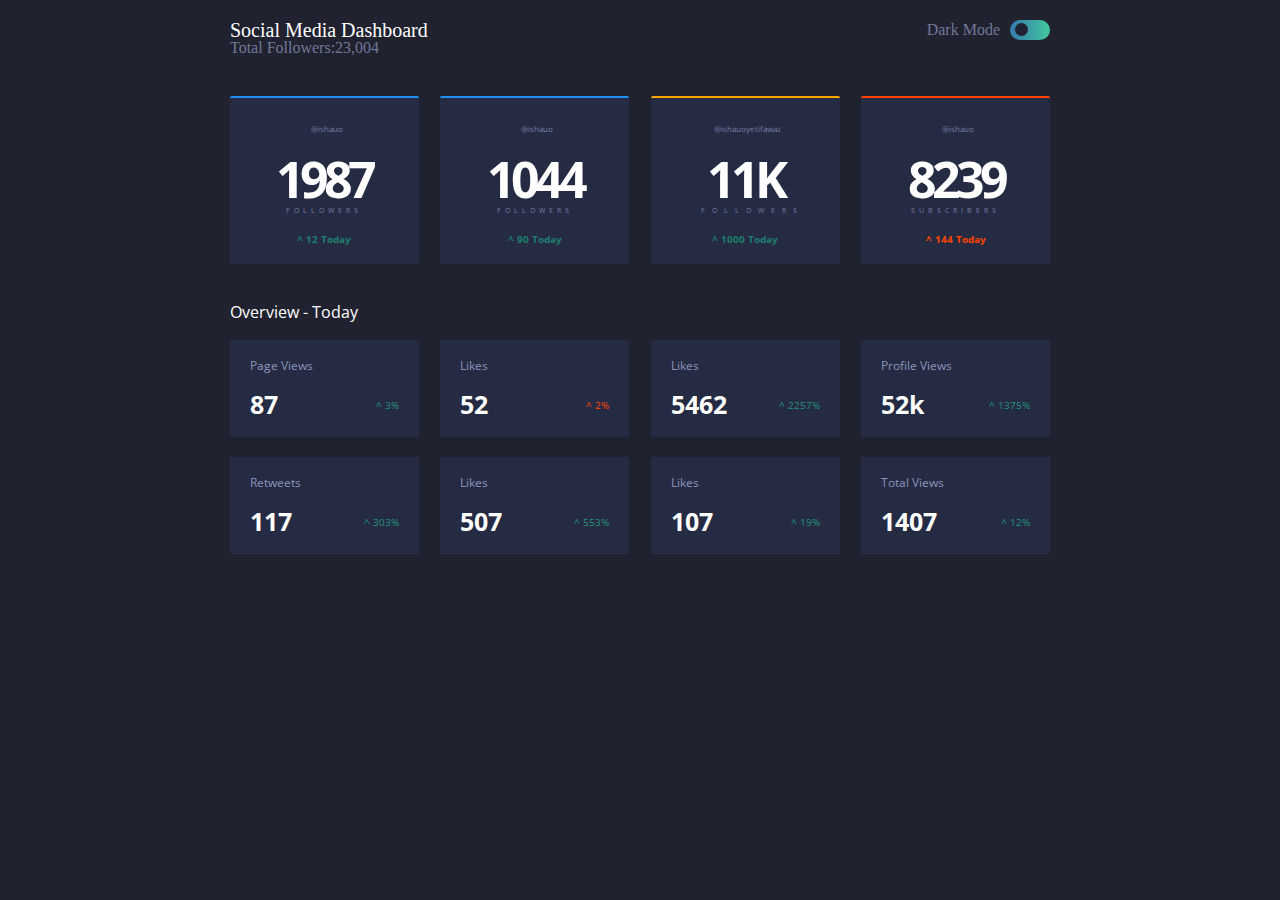
==== block-BHaabv/index.html @ 2c395ed1 "v1" ====
<!DOCTYPE html>
<html lang="en">
<head>
    <meta charset="UTF-8">
    <meta name="viewport" content="width=device-width, initial-scale=1.0">
    <title>Document</title>
    <link rel="preconnect" href="https://fonts.gstatic.com">

    <link rel="stylesheet" href="https://use.fontawesome.com/releases/v5.15.1/css/all.css" integrity="sha384-vp86vTRFVJgpjF9jiIGPEEqYqlDwgyBgEF109VFjmqGmIY/Y4HV4d3Gp2irVfcrp" crossorigin="anonymous">
    <link rel="stylesheet" href="assets/stylesheet/style.css">
    <link href="https://fonts.googleapis.com/css2?family=Open+Sans&display=swap" rel="stylesheet">
</head>
<body>
    <header>
        <div class="container">
            <div class="flex">
                <div class="logo">
                    <a href="">Social Media Dashboard</a>
                </div>
                <div class="tune">
                    <a href="">Dark Mode</a>
                    <div class="box">
                        <div class="circle"></div>
                    </div>
                </div>
            </div>
            <div class="followers">
                <p>Total Followers:23,004</p>
            </div>
        </div>
    </header>
    <main>
        <section>
            <div class="container">
                <div class="flex">
                    <div class="col1">
                        <span><i class="fab fa-facebook-square"></i>@ishauo</span>
                        <h1>1987</h1>
                        <p class="follow">FOLLOWERS</p>
                        <P class="likes">^ 12 Today</P>
                    </div>
                    <div class="col1">
                        <span><i class="fab fa-twitter"></i>@ishauo</span>
                        <h1>1044</h1>
                        <p class="follow">FOLLOWERS</p>
                        <P class="likes">^ 90 Today</P>
                    </div>
                    <div class="col1 instagram">
                        <span><i class="fab fa-instagram"></i>@ishauoyetifawaz</span>
                        <h1>11K</h1>
                        <p class="follow">FOLLOWERS</p>
                        <P class="likes">^ 1000 Today</P>
                    </div>
                    <div class="col1 youtube">
                        <span><i class="fab fa-youtube"></i>@ishauo</span>
                        <h1>8239</h1>
                        <p class="follow">SUBSCRIBERS</p>
                        <P class="likes">^ 144 Today</P>
                    </div>
                </div>
            </div>
        </section>
        <section class="sec">
            <div class="container">
                <h1>Overview - Today</h1>
                <div class="flex">
                    <div class="col2">
                        <div class="col2-1">
                            <p class="page">Page Views</p>
                            <i class="fab fa-facebook-square"></i>
                        </div>
                        <div class="col2-2">
                            <p class="num">87</p>
                            <p class="perc">^ 3%</p>
                        </div>    
                        
                    </div>
                    <div class="col2 col-per">
                        <div class="col2-1">
                            <p class="page">Likes</p>
                            <i class="fab fa-facebook-square"></i>
                        </div>
                        <div class="col2-2">
                            <p class="num">52</p>
                            <p class="perc">^ 2%</p>
                        </div>    
                        
                    </div>
                    <div class="col2 col-i">
                        <div class="col2-1">
                            <p class="page">Likes</p>
                            <i class="fab fa-instagram"></i>
                        </div>
                        <div class="col2-2">
                            <p class="num">5462</p>
                            <p class="perc">^ 2257%</p>
                        </div>    
                        
                    </div>
                    <div class="col2">
                        <div class="col2-1 col-i">
                            <p class="page">Profile Views</p>
                            <i class="fab fa-instagram"></i>
                        </div>
                        <div class="col2-2">
                            <p class="num">52k</p>
                            <p class="perc">^ 1375%</p>
                        </div>    
                        
                    </div>
                    
                </div>
            </div>
            <div class="container marg-up">
                
                <div class="flex">
                    <div class="col2">
                        <div class="col2-1">
                            <p class="page">Retweets</p>
                            <i class="fab fa-twitter"></i>
                        </div>
                        <div class="col2-2">
                            <p class="num">117</p>
                            <p class="perc">^ 303%</p>
                        </div>    
                        
                    </div>
                    <div class="col2">
                        <div class="col2-1">
                            <p class="page">Likes</p>
                            <i class="fab fa-twitter"></i>
                        </div>
                        <div class="col2-2">
                            <p class="num">507</p>
                            <p class="perc">^ 553%</p>
                        </div>    
                        
                    </div>
                    <div class="col2 col-you">
                        <div class="col2-1">
                            <p class="page">Likes</p>
                            <i class="fab fa-youtube"></i>
                        </div>
                        <div class="col2-2">
                            <p class="num">107</p>
                            <p class="perc">^ 19%</p>
                        </div>    
                        
                    </div>
                    <div class="col2 col-you">
                        <div class="col2-1">
                            <p class="page">Total Views</p>
                            <i class="fab fa-youtube"></i>
                        </div>
                        <div class="col2-2">
                            <p class="num">1407</p>
                            <p class="perc">^ 12%</p>
                        </div>    
                        
                    </div>
                    
                </div>
            </div>
        </section>
    </main>
</body>
</html>
---- block-BHaabv/assets/stylesheet/style.css ----
/* http://meyerweb.com/eric/tools/css/reset/ 
   v2.0 | 20110126
   License: none (public domain)
*/

html, body, div, span, applet, object, iframe,
h1, h2, h3, h4, h5, h6, p, blockquote, pre,
a, abbr, acronym, address, big, cite, code,
del, dfn, em, img, ins, kbd, q, s, samp,
small, strike, strong, sub, sup, tt, var,
b, u, i, center,
dl, dt, dd, ol, ul, li,
fieldset, form, label, legend,
table, caption, tbody, tfoot, thead, tr, th, td,
article, aside, canvas, details, embed, 
figure, figcaption, footer, header, hgroup, 
menu, nav, output, ruby, section, summary,
time, mark, audio, video {
	margin: 0;
	padding: 0;
	border: 0;
	font-size: 100%;
	font: inherit;
	vertical-align: baseline;
}
/* HTML5 display-role reset for older browsers */
article, aside, details, figcaption, figure, 
footer, header, hgroup, menu, nav, section {
	display: block;
}
body {
	line-height: 1;
}
ol, ul {
	list-style: none;
}
blockquote, q {
	quotes: none;
}
blockquote:before, blockquote:after,
q:before, q:after {
	content: '';
	content: none;
}
table {
	border-collapse: collapse;
	border-spacing: 0;
}
*{
    box-sizing: border-box;
    color: white;
    font-family: 'Open Sans', sans-serif;
}

a{
    text-decoration: none;
}

body{
    background-color: #21222F;
}

.container{
    padding: 20px 150px;
    margin: 0 80px;
}

.logo{
    font-size: 20px;
}

.box{
    height: 20px;
    background: linear-gradient(to right, #3681AB 10%,#43C79E);
    width: 40px;
    border-radius: 10px;
    position: relative;
    margin-left: 10px;
}

.circle{
    height: 13px;
    width: 13px;
    border-radius: 50%;
    background-color: #20222F;
    position: absolute;
    left: 5px;
    top: 3px;
}

.flex{
    display: flex;
    justify-content: space-between;
    align-items: center;
}

.tune{
    display: flex;
    align-items: center;
}

.tune a{
    color: #717898;
}

.followers p{
    color: #717898;
}

.col1{
    background-color: #252B43;
    width: 23%;
    display: flex;
    flex-direction: column;
    align-items: center;
    border-top: 2px solid #218FF4;
    border-radius: 2px;
    padding: 20px;
}

.col1 span i{
    color: #1F8AE6;
    padding-right: 5px;
    font-size: 16px;
}

.col1 span{
    font-size: 8px;
    color: #777DA0;
    margin-bottom: 20px;
    vertical-align: middle;
}

.col1 h1{
    font-size: 50px;
    font-weight: bolder;
    letter-spacing: -5px;
    margin-bottom: 3px;
}

.col1 .follow{
    font-size: 7px;
    color: #777DA0;
    letter-spacing: 4px;
    margin-bottom: 20px;
}

.col1 .likes{
    font-size: 10px;
    color: #1E7F6D;
    font-weight: bolder;
}

.flex .instagram{
    border-top: 2px solid orange;
    
}

.flex .instagram span i{ 
    color: orange;
}

.flex .instagram .follow{ 
    letter-spacing: 7px;
    margin-left: 15px;
}

.flex .youtube{
    border-top: 2px solid orangered;
}

.flex .youtube span i{
    color: orangered;
}

.flex .youtube .likes{
    color: orangered;
}

.col2{
    background-color: #252B43;
    width: 23%;
    padding: 10px;

}

.col2-1{
    display: flex;
    justify-content: space-between;
    align-items: center;
    padding: 10px;
}

.col2-2{
    display: flex;
    justify-content: space-between;
    padding: 10px;
    align-items: center;
}

.col2-1 .page{
    color: #8A93BA;
    font-size: 12px;
}

.col2-1 i{
    color: #207BCE;
}

.col2-2 .num{
    font-weight: bolder;
    font-size: 25px;
}

.col2-2 .perc{
    color: #24947C;
    font-size: 10px;
}

.sec h1{
    margin-bottom: 20px;
}

.flex .col-per .perc{
    color: orangered;
}

.flex .col-i i{
    color: orange;
}

.flex .col-you i{
    color: orangered;
}

.marg-up{
    margin-top: -20px;
}
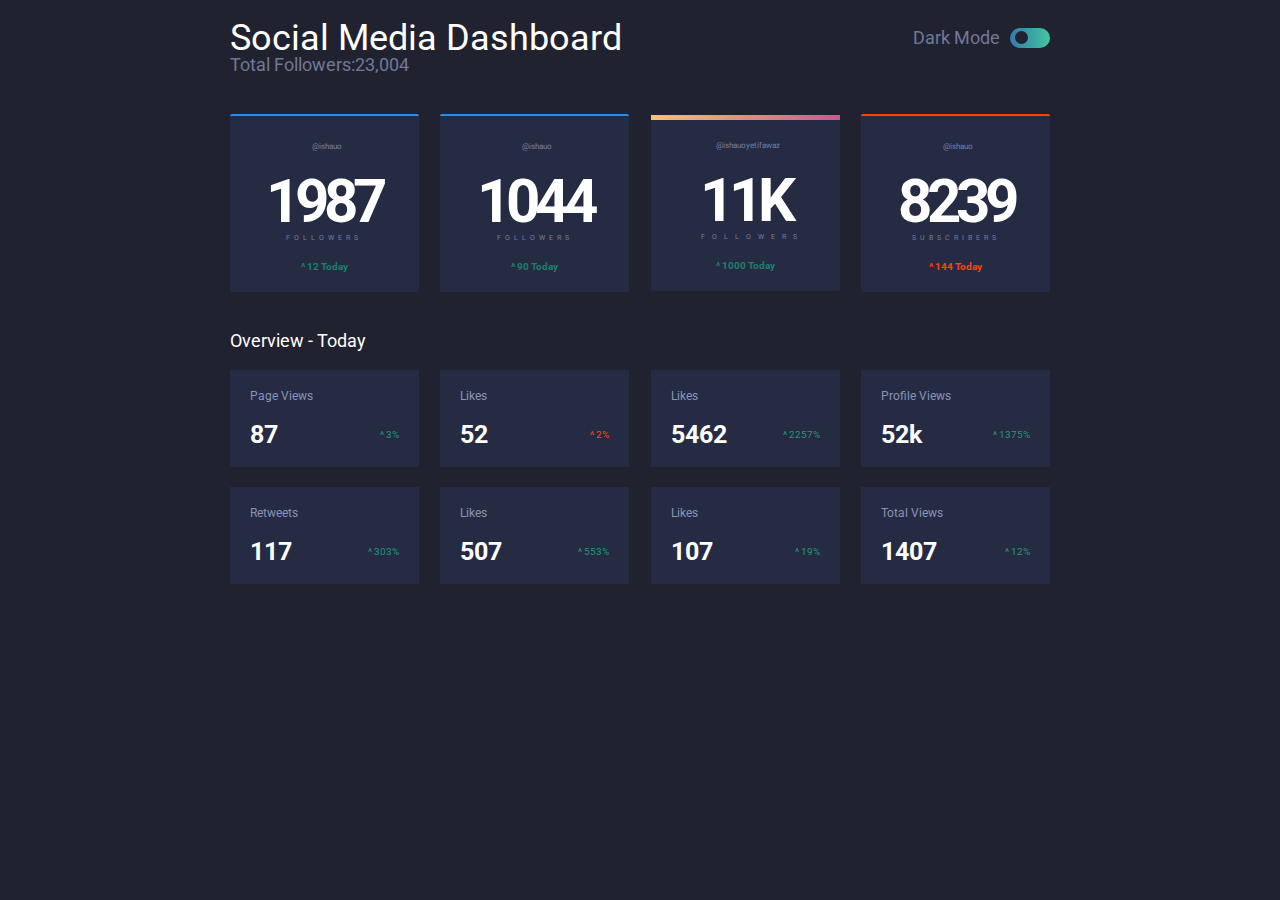
==== commit ab234409: "v2" ====
--- a/block-BHaabv/index.html
+++ b/block-BHaabv/index.html
@@ -7,15 +7,17 @@
     <link rel="preconnect" href="https://fonts.gstatic.com">
 
     <link rel="stylesheet" href="https://use.fontawesome.com/releases/v5.15.1/css/all.css" integrity="sha384-vp86vTRFVJgpjF9jiIGPEEqYqlDwgyBgEF109VFjmqGmIY/Y4HV4d3Gp2irVfcrp" crossorigin="anonymous">
+    <link rel="preconnect" href="https://fonts.gstatic.com">
+<link href="https://fonts.googleapis.com/css2?family=Roboto:wght@100&display=swap" rel="stylesheet">
     <link rel="stylesheet" href="assets/stylesheet/style.css">
-    <link href="https://fonts.googleapis.com/css2?family=Open+Sans&display=swap" rel="stylesheet">
+    
 </head>
 <body>
     <header>
         <div class="container">
             <div class="flex">
                 <div class="logo">
-                    <a href="">Social Media Dashboard</a>
+                    <a href=""><h1>Social Media Dashboard</h1></a>
                 </div>
                 <div class="tune">
                     <a href="">Dark Mode</a>
@@ -46,6 +48,7 @@
                         <P class="likes">^ 90 Today</P>
                     </div>
                     <div class="col1 instagram">
+                        <div class="border-top"></div>
                         <span><i class="fab fa-instagram"></i>@ishauoyetifawaz</span>
                         <h1>11K</h1>
                         <p class="follow">FOLLOWERS</p>
--- a/block-BHaabv/assets/stylesheet/style.css
+++ b/block-BHaabv/assets/stylesheet/style.css
@@ -49,7 +49,12 @@
 *{
     box-sizing: border-box;
     color: white;
-    font-family: 'Open Sans', sans-serif;
+    
+}
+
+header h1{
+
+    font-size: 36px;
 }
 
 a{
@@ -58,6 +63,8 @@
 
 body{
     background-color: #21222F;
+    font-family: 'Roboto', sans-serif;
+    font-size: 18px;
 }
 
 .container{
@@ -132,11 +139,13 @@
 }
 
 .col1 h1{
-    font-size: 50px;
-    font-weight: bolder;
+    font-size: 60px;
+    font-weight: bold;
     letter-spacing: -5px;
     margin-bottom: 3px;
 }
+
+
 
 .col1 .follow{
     font-size: 7px;
@@ -152,8 +161,20 @@
 }
 
 .flex .instagram{
-    border-top: 2px solid orange;
-    
+    position: relative;
+}
+
+.flex .instagram .border-top{
+    background: linear-gradient(to right, #fac26f, #c75992);
+    height: 5px;
+    width: 100%;
+    position: absolute;
+    top: 0;
+    right: 0;
+    left: 0;
+}
+.flex .instagram{
+    border-top: none;
 }
 
 .flex .instagram span i{ 
